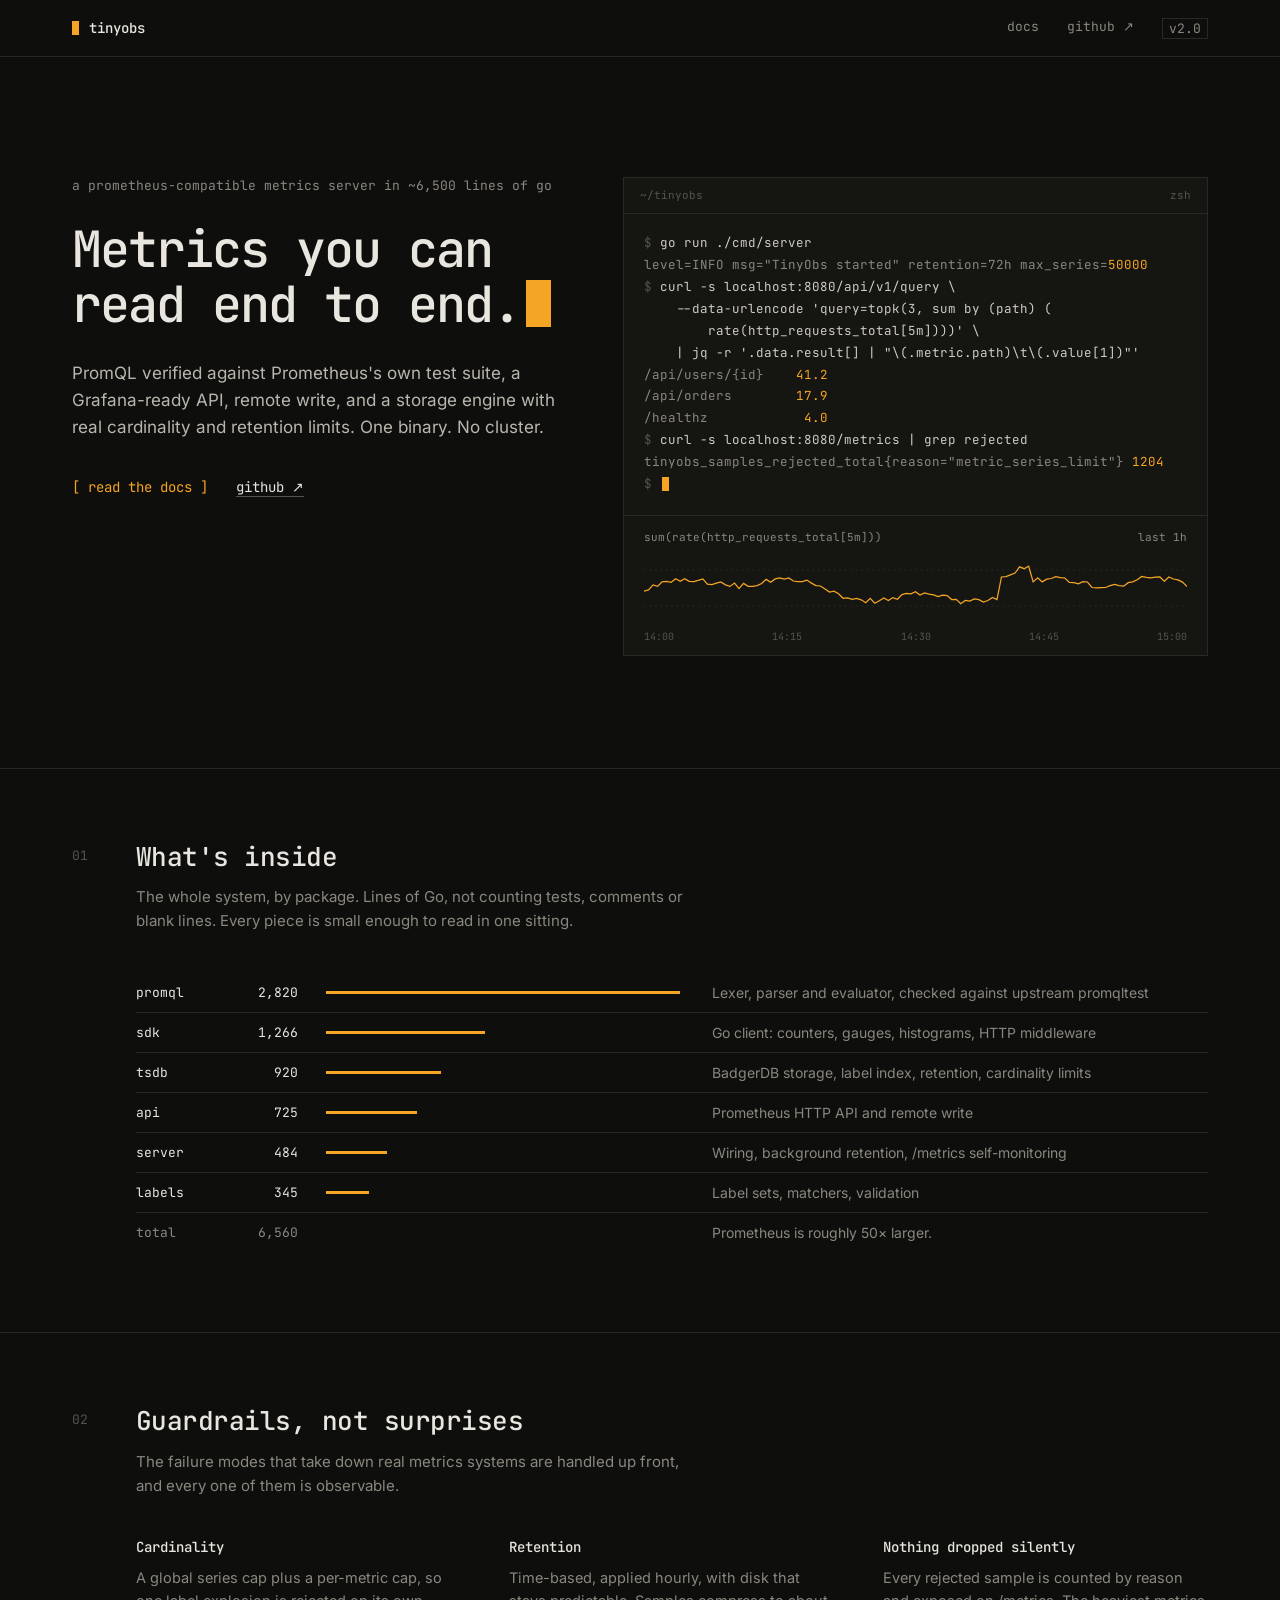
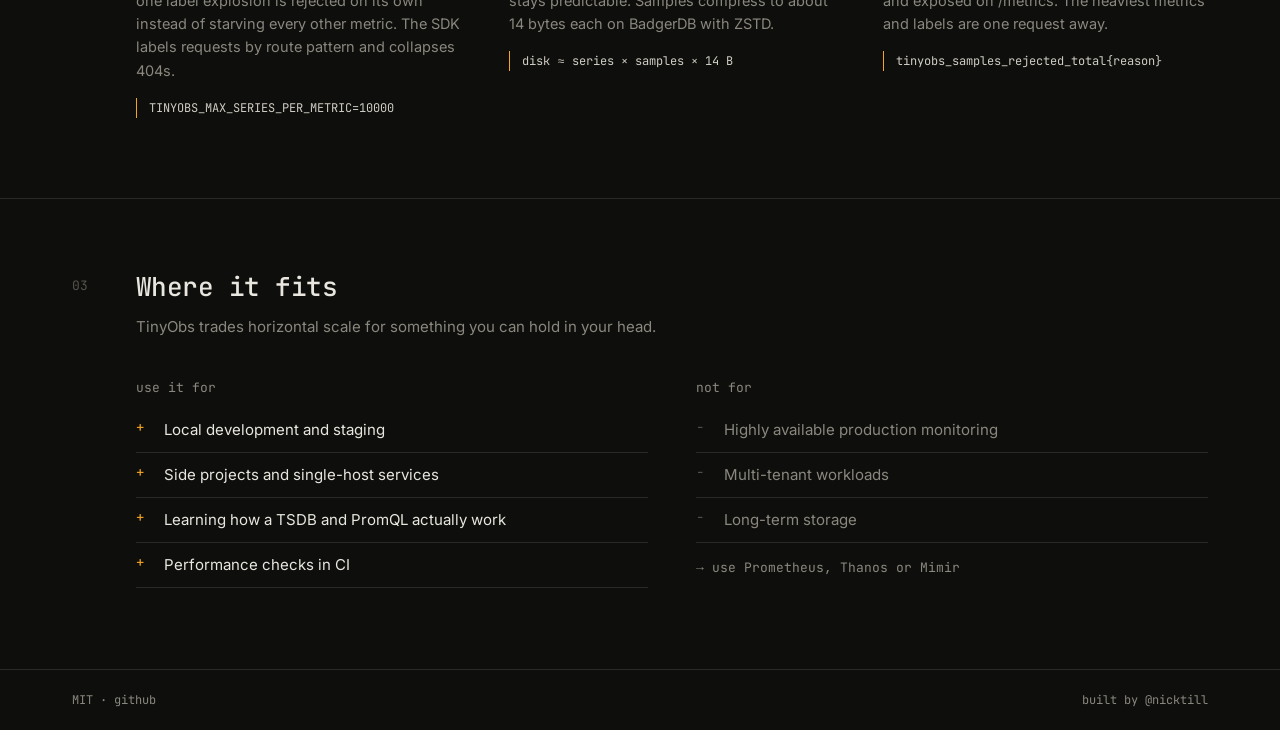
==== site/index.html @ f27bb8bf "feat: add landing page and docs site Static site in site/ (no build step, self-hosted fonts) with a " ====
<!doctype html>
<html lang="en">
<head>
<meta charset="utf-8">
<meta name="viewport" content="width=device-width, initial-scale=1">
<title>TinyObs · metrics you can read end to end</title>
<meta name="description" content="A Prometheus-compatible metrics server in about 6,500 lines of Go: PromQL verified against Prometheus's test suite, a Grafana-ready API, remote write, and storage with real cardinality and retention limits.">
<link rel="icon" href="data:image/svg+xml,%3Csvg xmlns='http://www.w3.org/2000/svg' viewBox='0 0 16 16'%3E%3Crect x='5' y='2' width='6' height='12' fill='%23f5a524'/%3E%3C/svg%3E">
<link rel="preload" href="fonts/jetbrains-mono-latin-500-normal.woff2" as="font" type="font/woff2" crossorigin>
<link rel="stylesheet" href="style.css">
</head>
<body>
<header class="nav"><div class="wrap">
  <a class="brand" href="./"><i></i>tinyobs</a>
  <ul>
    <li><a href="docs/">docs</a></li>
    <li><a href="https://github.com/nicktill/tinyobs">github ↗</a></li>
    <li class="tag">v2.0</li>
  </ul>
</div></header>

<main>
<section class="hero"><div class="wrap">
  <div>
    <p class="kicker">a prometheus-compatible metrics server in ~6,500 lines of go</p>
    <h1>Metrics you can read end to end.<span class="cursor" aria-hidden="true"></span></h1>
    <p class="lede">PromQL verified against Prometheus's own test suite, a Grafana-ready API, remote write, and a storage engine with real cardinality and retention limits. One binary. No cluster.</p>
    <div class="actions">
      <a class="primary" href="docs/">[ read the docs ]</a>
      <a class="secondary" href="https://github.com/nicktill/tinyobs">github ↗</a>
    </div>
  </div>

  <div class="term" aria-label="Example terminal session">
    <div class="term-head"><span>~/tinyobs</span><span>zsh</span></div>
<pre><span class="p">$ </span>go run ./cmd/server
<span class="o">level=INFO msg="TinyObs started" retention=72h max_series=<span class="n">50000</span></span>
<span class="p">$ </span>curl -s localhost:8080/api/v1/query \
    --data-urlencode 'query=topk(3, sum by (path) (
        rate(http_requests_total[5m])))' \
    | jq -r '.data.result[] | "\(.metric.path)\t\(.value[1])"'
<span class="o">/api/users/{id}    <span class="n">41.2</span>
/api/orders        <span class="n">17.9</span>
/healthz            <span class="n">4.0</span></span>
<span class="p">$ </span>curl -s localhost:8080/metrics | grep rejected
<span class="o">tinyobs_samples_rejected_total{reason="metric_series_limit"} <span class="n">1204</span></span>
<span class="p">$ </span><span class="cursor" aria-hidden="true"></span></pre>
    <div class="chart">
      <div class="chart-label"><span>sum(rate(http_requests_total[5m]))</span><span>last 1h</span></div>
      <svg viewBox="0 0 600 72" preserveAspectRatio="none" aria-hidden="true">
        <line x1="0" x2="600" y1="18" y2="18" stroke="#2a2925" stroke-dasharray="2 4"/>
        <line x1="0" x2="600" y1="54" y2="54" stroke="#2a2925" stroke-dasharray="2 4"/>
        <polyline fill="none" stroke="#f5a524" stroke-width="1.25" vector-effect="non-scaling-stroke" points="0,39.1 5,37.9 10,32.9 15,34.4 20,29.9 25,29.5 30,30.3 35,26.8 40,29.3 45,26.8 50,29.3 55,29.7 60,28.4 65,26.9 70,32.1 75,32.6 80,31.1 85,30.0 90,32.9 95,34.4 100,31.1 105,36.6 110,31.4 115,34.3 120,34.4 125,33.6 130,31.5 135,27.4 140,30.2 145,26.9 150,25.9 155,27.1 160,25.9 165,29.0 170,29.6 175,29.7 180,28.1 185,31.1 190,33.6 195,34.0 200,36.9 205,40.0 210,39.1 215,41.7 220,46.3 225,45.9 230,47.4 235,46.3 240,47.8 245,50.7 250,46.4 255,51.2 260,48.8 265,45.9 270,48.6 275,45.6 280,47.3 285,42.6 290,41.3 295,41.9 300,39.8 305,43.1 310,41.0 315,42.1 320,42.9 325,44.5 330,43.2 335,43.6 340,47.5 345,47.3 350,51.7 355,48.4 360,49.1 365,47.0 370,47.6 375,50.1 380,48.5 385,45.4 390,47.6 395,25.0 400,24.7 405,22.9 410,21.1 415,14.8 420,16.7 425,14.2 430,29.9 435,25.9 440,29.9 445,27.2 450,26.5 455,24.7 460,25.6 465,26.0 470,30.4 475,30.6 480,31.9 485,29.7 490,30.0 495,35.5 500,35.8 505,35.6 510,35.5 515,33.7 520,32.4 525,33.6 530,34.2 535,30.7 540,29.9 545,27.7 550,24.5 555,25.3 560,25.9 565,25.1 570,25.0 575,29.2 580,25.0 585,27.0 590,27.9 595,30.1 600,34.6"/>
      </svg>
      <div class="ticks"><span>14:00</span><span>14:15</span><span>14:30</span><span>14:45</span><span>15:00</span></div>
    </div>
  </div>
</div></section>

<section class="block"><div class="wrap">
  <div class="num">01</div>
  <div>
    <h2>What's inside</h2>
    <p class="intro">The whole system, by package. Lines of Go, not counting tests, comments or blank lines. Every piece is small enough to read in one sitting.</p>
    <table class="sizes">
      <tr><td>promql</td><td class="loc">2,820</td><td class="bar"><span style="width:100%"></span></td><td class="what">Lexer, parser and evaluator, checked against upstream promqltest</td></tr>
      <tr><td>sdk</td><td class="loc">1,266</td><td class="bar"><span style="width:44.9%"></span></td><td class="what">Go client: counters, gauges, histograms, HTTP middleware</td></tr>
      <tr><td>tsdb</td><td class="loc">920</td><td class="bar"><span style="width:32.6%"></span></td><td class="what">BadgerDB storage, label index, retention, cardinality limits</td></tr>
      <tr><td>api</td><td class="loc">725</td><td class="bar"><span style="width:25.7%"></span></td><td class="what">Prometheus HTTP API and remote write</td></tr>
      <tr><td>server</td><td class="loc">484</td><td class="bar"><span style="width:17.2%"></span></td><td class="what">Wiring, background retention, /metrics self-monitoring</td></tr>
      <tr><td>labels</td><td class="loc">345</td><td class="bar"><span style="width:12.2%"></span></td><td class="what">Label sets, matchers, validation</td></tr>
      <tr class="total"><td>total</td><td class="loc">6,560</td><td class="bar"></td><td class="what">Prometheus is roughly 50× larger.</td></tr>
    </table>
  </div>
</div></section>

<section class="block"><div class="wrap">
  <div class="num">02</div>
  <div>
    <h2>Guardrails, not surprises</h2>
    <p class="intro">The failure modes that take down real metrics systems are handled up front, and every one of them is observable.</p>
    <div class="cols">
      <div>
        <h3>Cardinality</h3>
        <p>A global series cap plus a per-metric cap, so one label explosion is rejected on its own instead of starving every other metric. The SDK labels requests by route pattern and collapses 404s.</p>
        <code>TINYOBS_MAX_SERIES_PER_METRIC=10000</code>
      </div>
      <div>
        <h3>Retention</h3>
        <p>Time-based, applied hourly, with disk that stays predictable. Samples compress to about 14 bytes each on BadgerDB with ZSTD.</p>
        <code>disk ≈ series × samples × 14 B</code>
      </div>
      <div>
        <h3>Nothing dropped silently</h3>
        <p>Every rejected sample is counted by reason and exposed on /metrics. The heaviest metrics and labels are one request away.</p>
        <code>tinyobs_samples_rejected_total{reason}</code>
      </div>
    </div>
  </div>
</div></section>

<section class="block"><div class="wrap">
  <div class="num">03</div>
  <div>
    <h2>Where it fits</h2>
    <p class="intro">TinyObs trades horizontal scale for something you can hold in your head.</p>
    <div class="fit">
      <div class="yes"><h3>use it for</h3><ul>
        <li><b>+</b>Local development and staging</li>
        <li><b>+</b>Side projects and single-host services</li>
        <li><b>+</b>Learning how a TSDB and PromQL actually work</li>
        <li><b>+</b>Performance checks in CI</li>
      </ul></div>
      <div class="no"><h3>not for</h3><ul>
        <li><b>−</b>Highly available production monitoring</li>
        <li><b>−</b>Multi-tenant workloads</li>
        <li><b>−</b>Long-term storage</li>
      </ul><p class="note">→ use Prometheus, Thanos or Mimir</p></div>
    </div>
  </div>
</div></section>
</main>

<footer><div class="wrap">
  <span>MIT · <a href="https://github.com/nicktill/tinyobs">github</a></span>
  <span>built by <a href="https://github.com/nicktill">@nicktill</a></span>
</div></footer>
</body>
</html>
---- site/style.css ----
@font-face { font-family: "JetBrains Mono"; font-weight: 400; font-display: swap; src: url(fonts/jetbrains-mono-latin-400-normal.woff2) format("woff2"); }
@font-face { font-family: "JetBrains Mono"; font-weight: 500; font-display: swap; src: url(fonts/jetbrains-mono-latin-500-normal.woff2) format("woff2"); }
@font-face { font-family: "Inter"; font-weight: 400; font-display: swap; src: url(fonts/inter-latin-400-normal.woff2) format("woff2"); }
@font-face { font-family: "Inter"; font-weight: 500; font-display: swap; src: url(fonts/inter-latin-500-normal.woff2) format("woff2"); }

:root {
  --bg: #0e0e0c;
  --bg-raised: #151512;
  --fg: #e8e6df;
  --muted: #8a877e;
  --faint: #55534c;
  --rule: #2a2925;
  --accent: #f5a524;
  --mono: "JetBrains Mono", ui-monospace, "SF Mono", Menlo, monospace;
  --sans: "Inter", ui-sans-serif, system-ui, sans-serif;
  --wrap: 1200px;
  --gutter: 32px;
}

* { box-sizing: border-box; }
html { -webkit-text-size-adjust: 100%; }
body {
  margin: 0;
  background: var(--bg);
  color: var(--fg);
  font: 400 15px/1.6 var(--sans);
  -webkit-font-smoothing: antialiased;
}
a { color: inherit; }
::selection { background: rgba(245, 165, 36, .28); }
:focus-visible { outline: 1px solid var(--accent); outline-offset: 3px; }

.wrap { max-width: var(--wrap); margin: 0 auto; padding: 0 var(--gutter); }
.mono { font-family: var(--mono); }
.muted { color: var(--muted); }
.amber { color: var(--accent); }

/* nav */
.nav { border-bottom: 1px solid var(--rule); }
.nav .wrap { display: flex; align-items: center; justify-content: space-between; height: 56px; font: 400 13px var(--mono); }
.brand { display: flex; align-items: center; gap: 10px; text-decoration: none; font-weight: 500; font-size: 14px; }
.brand i { width: 7px; height: 14px; background: var(--accent); display: block; }
.nav ul { display: flex; gap: 28px; list-style: none; margin: 0; padding: 0; color: var(--muted); }
.nav ul a { text-decoration: none; }
.nav ul a:hover, .nav ul a[aria-current] { color: var(--fg); }
.nav ul a[aria-current] { color: var(--accent); }
.tag { border: 1px solid var(--rule); padding: 1px 6px; color: var(--muted); }

/* hero */
.hero .wrap {
  display: grid; grid-template-columns: 11fr 13fr; gap: 56px;
  padding-top: 120px; padding-bottom: 112px; align-items: start;
}
.kicker { font: 400 13px var(--mono); color: var(--muted); margin: 0 0 28px; }
h1 {
  font: 500 50px/1.1 var(--mono); letter-spacing: -.04em;
  margin: 0 0 28px; text-wrap: balance;
}
.cursor { display: inline-block; width: .5em; height: .95em; background: var(--accent); vertical-align: -.1em; margin-left: .12em; animation: blink 1.1s steps(1) infinite; }
@keyframes blink { 50% { opacity: 0; } }
@media (prefers-reduced-motion: reduce) { .cursor { animation: none; } }
.lede { font-size: 17px; color: #b9b6ad; max-width: 30em; margin: 0 0 36px; }
.actions { display: flex; gap: 28px; font: 400 14px var(--mono); }
.actions a { text-decoration: none; }
.actions .primary { color: var(--accent); }
.actions .primary:hover { background: var(--accent); color: var(--bg); }
.actions .secondary { border-bottom: 1px solid var(--faint); }
.actions .secondary:hover { border-color: var(--fg); }

.hero .wrap > * { min-width: 0; }

/* terminal */
.term { border: 1px solid var(--rule); background: var(--bg-raised); font: 400 12.5px/1.75 var(--mono); }
.term-head { display: flex; justify-content: space-between; border-bottom: 1px solid var(--rule); padding: 8px 16px; font-size: 11px; color: var(--faint); }
.term pre { margin: 0; padding: 18px 20px 20px; overflow-x: auto; white-space: pre; color: #cfccc3; font: inherit; }
.term .p { color: var(--faint); user-select: none; }
.term .o { color: var(--muted); }
.term .n { color: var(--accent); }
.term .cursor { width: .6em; height: 1.15em; vertical-align: -.25em; }
.chart { border-top: 1px solid var(--rule); padding: 14px 20px 12px; }
.chart-label { display: flex; justify-content: space-between; font: 400 11px var(--mono); color: var(--muted); margin-bottom: 8px; }
.chart svg { display: block; width: 100%; height: 72px; }
.chart .ticks { display: flex; justify-content: space-between; font: 400 10px var(--mono); color: var(--faint); margin-top: 6px; }

/* sections */
section.block { border-top: 1px solid var(--rule); }
section.block .wrap > * { min-width: 0; }
section.block .wrap { display: grid; grid-template-columns: 64px 1fr; padding-top: 72px; padding-bottom: 80px; }
.num { font: 400 13px var(--mono); color: var(--faint); padding-top: 6px; }
h2 { font: 500 26px/1.25 var(--mono); letter-spacing: -.02em; margin: 0 0 12px; }
.intro { color: var(--muted); max-width: 38em; margin: 0 0 40px; }

/* size table */
.sizes { width: 100%; border-collapse: collapse; font: 400 13px var(--mono); }
.sizes td { padding: 11px 0; border-bottom: 1px solid var(--rule); vertical-align: middle; }
.sizes td:first-child { width: 110px; color: var(--fg); }
.sizes td.loc { width: 80px; text-align: right; padding-right: 28px; font-variant-numeric: tabular-nums; }
.sizes td.bar { width: 36%; padding-right: 32px; }
.sizes td.bar span { display: block; height: 3px; background: var(--accent); }
.sizes td.what { color: var(--muted); font-family: var(--sans); font-size: 14px; }
.sizes tr.total td { border-bottom: 0; color: var(--muted); }

/* three columns */
.cols { display: grid; grid-template-columns: repeat(3, 1fr); gap: 48px; }
.cols h3 { font: 500 14px var(--mono); margin: 0 0 10px; }
.cols p { color: var(--muted); margin: 0 0 16px; font-size: 14.5px; }
.cols code { display: block; font: 400 12px var(--mono); color: #cfccc3; border-left: 1px solid var(--accent); padding: 2px 0 2px 12px; white-space: pre-wrap; word-break: break-word; }

/* fit */
.fit { display: grid; grid-template-columns: 1fr 1fr; gap: 48px; }
.fit h3 { font: 500 13px var(--mono); color: var(--muted); margin: 0 0 12px; font-weight: 400; }
.fit ul { list-style: none; margin: 0; padding: 0; }
.fit li { padding: 10px 0; border-bottom: 1px solid var(--rule); font-size: 15px; display: flex; gap: 16px; }
.fit li b { font: 400 14px var(--mono); width: 12px; }
.fit .yes b { color: var(--accent); }
.fit .no b { color: var(--faint); }
.fit .no li { color: var(--muted); }
.fit .note { font: 400 13px var(--mono); color: var(--muted); margin-top: 16px; }

footer { border-top: 1px solid var(--rule); }
footer .wrap { display: flex; justify-content: space-between; padding-top: 22px; padding-bottom: 22px; font: 400 12px var(--mono); color: var(--muted); }
footer a { text-decoration: none; }
footer a:hover { color: var(--fg); }

/* docs */
.docs { display: grid; grid-template-columns: 220px minmax(0, 720px) 1fr; gap: 56px; max-width: 1360px; margin: 0 auto; padding: 0 var(--gutter); }
.side { position: sticky; top: 0; align-self: start; padding: 48px 0; max-height: 100vh; overflow-y: auto; }
.side ol, .toc ol { list-style: none; margin: 0; padding: 0; font: 400 13px var(--mono); }
.side li a { display: flex; gap: 12px; padding: 5px 0 5px 14px; text-decoration: none; color: var(--muted); border-left: 1px solid var(--rule); }
.side li a span { color: var(--faint); }
.side li a:hover { color: var(--fg); }
.side li a.active { color: var(--accent); border-left-color: var(--accent); }
.content { padding: 48px 0 120px; }
.content h1 { font-size: 36px; margin-bottom: 12px; }
.content > p.muted { margin: 0 0 8px; }
.content section { padding-top: 56px; }
.content h2 { font-size: 20px; display: flex; gap: 14px; align-items: baseline; }
.content h2 .n { color: var(--faint); font-size: 13px; font-weight: 400; }
.content p, .content li { color: #c4c1b8; }
.content p code, .content li code, .content td code { font: 400 13px var(--mono); color: var(--fg); background: var(--bg-raised); border: 1px solid var(--rule); padding: 0 4px; }
.content ul { padding-left: 18px; }
.content table { width: 100%; border-collapse: collapse; font-size: 14px; margin: 16px 0; }
.content th { text-align: left; font: 400 12px var(--mono); color: var(--muted); padding: 8px 16px 8px 0; border-bottom: 1px solid var(--fg); }
.content td { padding: 10px 16px 10px 0; border-bottom: 1px solid var(--rule); vertical-align: top; color: #c4c1b8; }
.content td:first-child { white-space: nowrap; }
.code { position: relative; border: 1px solid var(--rule); background: var(--bg-raised); margin: 16px 0 20px; }
.code .lang { position: absolute; top: 8px; left: 14px; font: 400 11px var(--mono); color: var(--faint); }
.code button { position: absolute; top: 5px; right: 8px; background: none; border: 0; color: var(--muted); font: 400 11px var(--mono); cursor: pointer; padding: 3px 6px; }
.code button:hover { color: var(--accent); }
.code pre { margin: 0; padding: 34px 16px 16px; overflow-x: auto; font: 400 13px/1.7 var(--mono); color: #cfccc3; }
.code .c { color: var(--faint); }
.two { display: grid; grid-template-columns: 1fr 1fr; gap: 32px; }
.two h3 { font: 500 13px var(--mono); margin: 8px 0 4px; }
.toc { position: sticky; top: 0; align-self: start; padding: 56px 0; }
.toc p { font: 400 11px var(--mono); color: var(--faint); margin: 0 0 10px; }
.toc li a { display: block; padding: 3px 0; color: var(--muted); text-decoration: none; }
.toc li a:hover { color: var(--fg); }

@media (max-width: 1279px) { .docs { grid-template-columns: 200px minmax(0, 1fr); } .toc { display: none; } }
@media (max-width: 960px) {
  :root { --gutter: 20px; }
  .hero .wrap { grid-template-columns: 1fr; gap: 48px; padding-top: 56px; padding-bottom: 64px; }
  h1 { font-size: 38px; }
  section.block .wrap { grid-template-columns: 1fr; padding-top: 48px; padding-bottom: 56px; }
  .num { padding: 0 0 8px; }
  .cols, .fit, .two { grid-template-columns: 1fr; gap: 32px; }
  .sizes td.bar { display: none; }
  .docs { grid-template-columns: 1fr; gap: 0; }
  .side { position: static; padding: 24px 0 0; max-height: none; }
  .side ol { display: flex; flex-wrap: wrap; gap: 4px 16px; }
  .side li a { border: 0; padding: 2px 0; }
}
@media (max-width: 520px) {
  .nav ul { gap: 16px; } .nav .tag { display: none; }
  .sizes td.what { display: none; }
  footer .wrap { flex-direction: column; gap: 6px; }
}
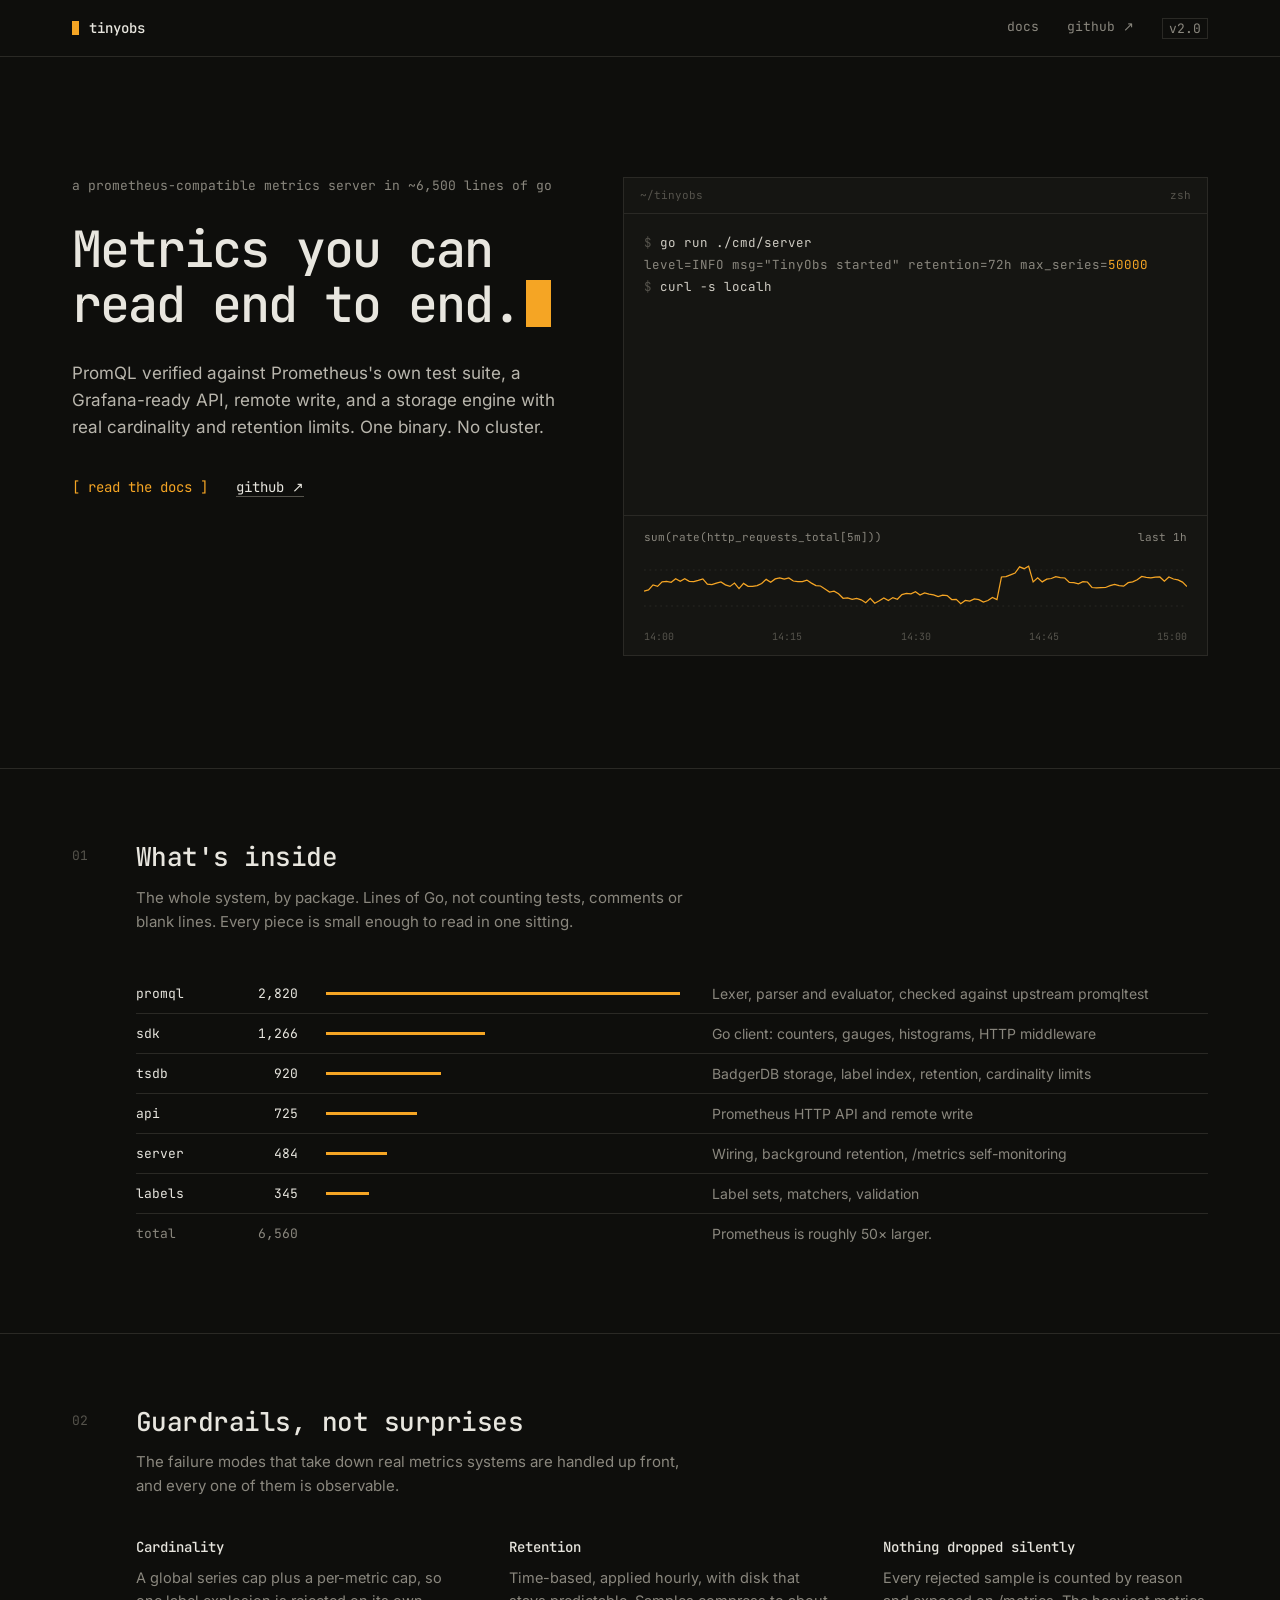
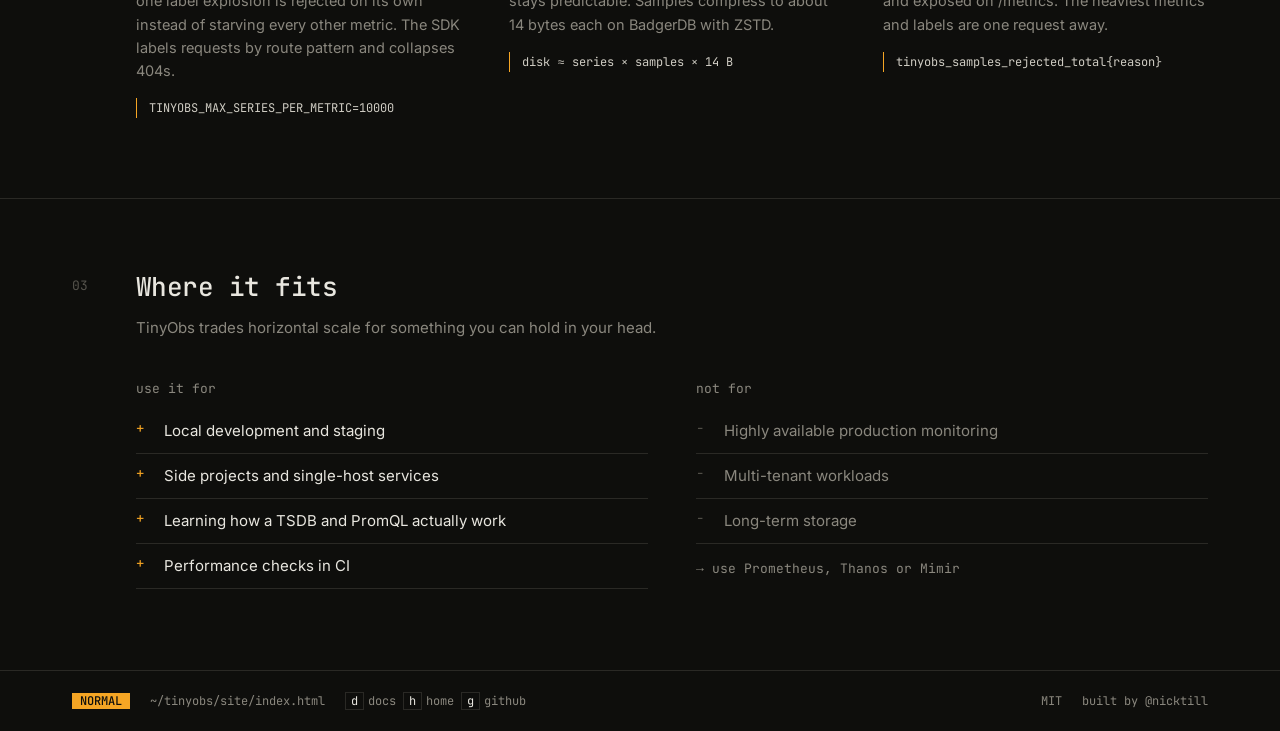
==== commit 67c8cc14: "feat(site): small interactive touches Hero terminal types itself out, chart shows a readout on hover" ====
--- a/site/index.html
+++ b/site/index.html
@@ -9,7 +9,7 @@
 <link rel="preload" href="fonts/jetbrains-mono-latin-500-normal.woff2" as="font" type="font/woff2" crossorigin>
 <link rel="stylesheet" href="style.css">
 </head>
-<body>
+<body data-root="./">
 <header class="nav"><div class="wrap">
   <a class="brand" href="./"><i></i>tinyobs</a>
   <ul>
@@ -121,9 +121,10 @@
 </div></section>
 </main>
 
-<footer><div class="wrap">
-  <span>MIT · <a href="https://github.com/nicktill/tinyobs">github</a></span>
-  <span>built by <a href="https://github.com/nicktill">@nicktill</a></span>
+<footer class="status"><div class="wrap">
+  <div class="left"><span class="mode">NORMAL</span><span>~/tinyobs/site/index.html</span><span class="keys"><kbd>d</kbd>docs <kbd>h</kbd>home <kbd>g</kbd>github</span></div>
+  <div class="right"><span>MIT</span><span>built by <a href="https://github.com/nicktill">@nicktill</a></span></div>
 </div></footer>
+<script src="./site.js"></script>
 </body>
 </html>
--- a/site/style.css
+++ b/site/style.css
@@ -175,3 +175,33 @@
   .sizes td.what { display: none; }
   footer .wrap { flex-direction: column; gap: 6px; }
 }
+
+/* size bars fill in on first view */
+.sizes td.bar span { transition: transform .9s cubic-bezier(.2, .7, .2, 1); transform-origin: left; }
+.sizes tr:nth-child(2) td.bar span { transition-delay: .06s; }
+.sizes tr:nth-child(3) td.bar span { transition-delay: .12s; }
+.sizes tr:nth-child(4) td.bar span { transition-delay: .18s; }
+.sizes tr:nth-child(5) td.bar span { transition-delay: .24s; }
+.sizes tr:nth-child(6) td.bar span { transition-delay: .30s; }
+.sizes.pending td.bar span { transform: scaleX(0); }
+.sizes tr:hover td { color: var(--fg); }
+.chart svg { cursor: crosshair; }
+
+/* footer as an editor status line */
+.status .wrap { gap: 24px; }
+.status .mode { background: var(--accent); color: var(--bg); padding: 0 8px; font-weight: 500; }
+.status .left, .status .right { display: flex; gap: 20px; align-items: center; }
+.status kbd { font: inherit; color: var(--fg); border: 1px solid var(--rule); padding: 0 5px; margin-right: 4px; }
+@media (max-width: 720px) { .status .keys { display: none; } }
+
+/* docs heading anchors */
+.content h2 a.anchor { color: var(--faint); text-decoration: none; opacity: 0; margin-left: -4px; transition: opacity .15s; }
+.content h2:hover a.anchor { opacity: 1; }
+.content h2 a.anchor:hover { color: var(--accent); }
+.code button.done { color: var(--accent); }
+
+/* 404 */
+.lost { min-height: calc(100vh - 57px - 67px); display: grid; place-items: center; }
+.lost pre { font: 400 14px/1.8 var(--mono); color: #cfccc3; margin: 0; padding: 0 var(--gutter); white-space: pre-wrap; }
+.lost .p { color: var(--faint); }
+.lost a { color: var(--accent); }
